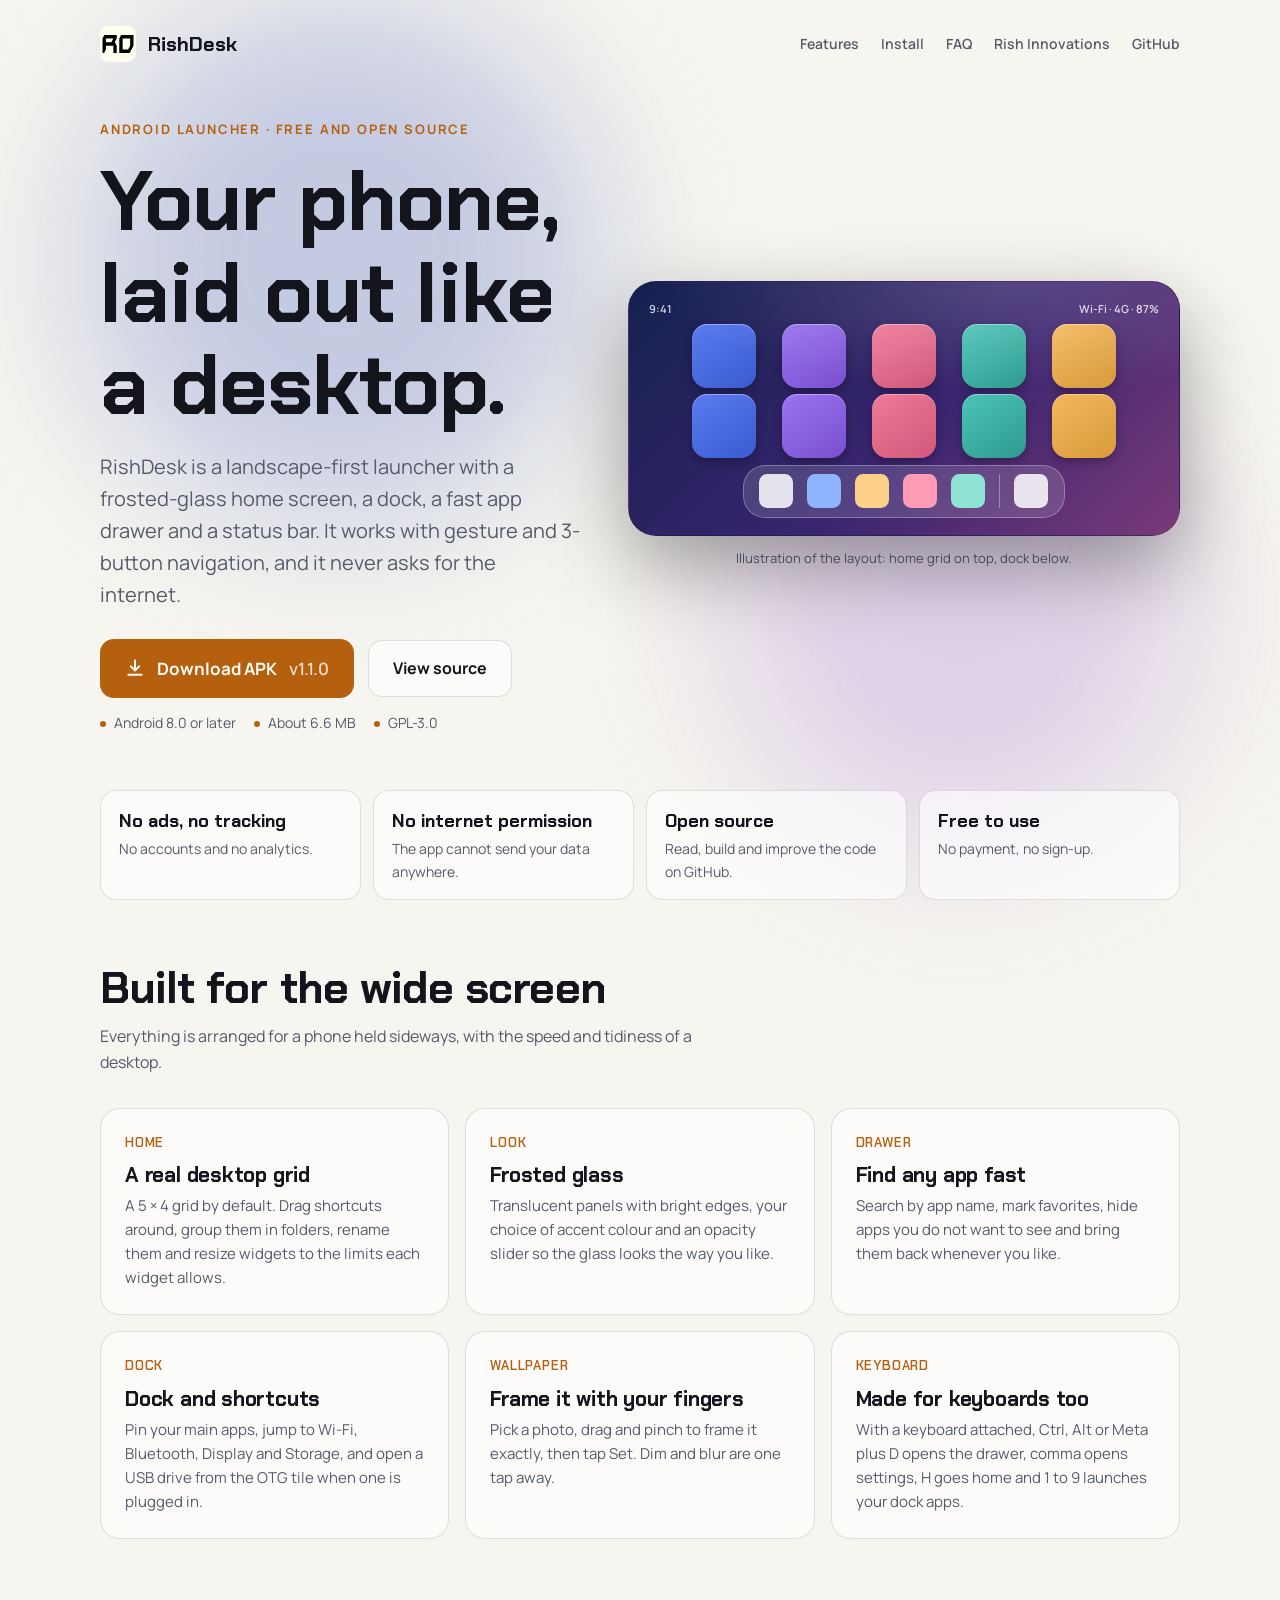
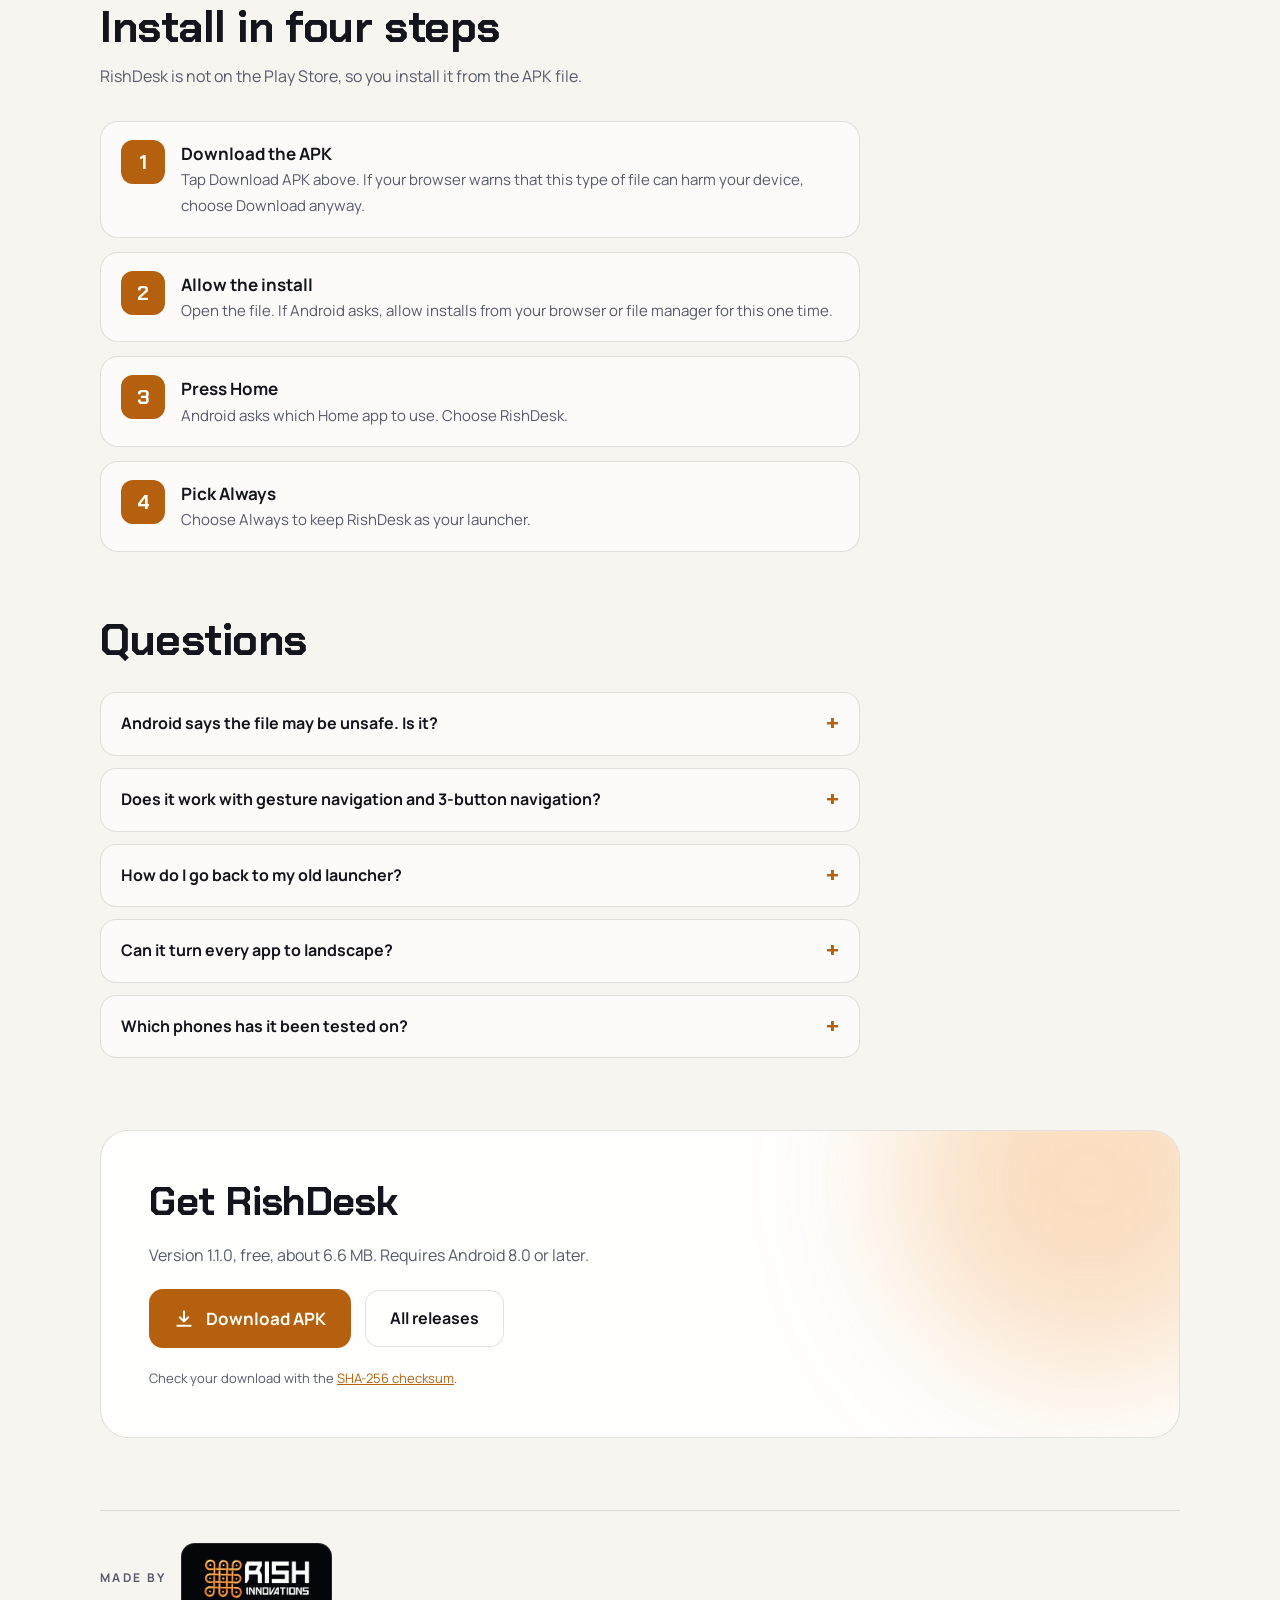
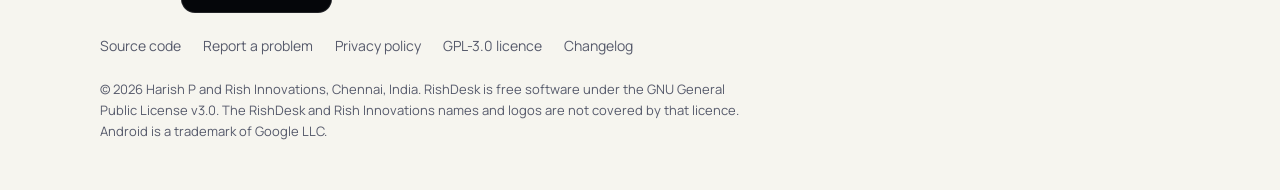
==== docs/rishdesk/index.html @ de6163d3 "Company homepage for Rish Innovations; RishDesk page moves to /rishdesk Co-Authored-By: Claude Sonne" ====
<!doctype html>
<html lang="en">
<head>
<meta charset="utf-8">
<meta name="viewport" content="width=device-width, initial-scale=1">
<meta name="description" content="RishDesk is a free, open-source, landscape-first glass launcher for Android, made by Rish Innovations.">
<link rel="canonical" href="https://rishinnovations.vercel.app/rishdesk/">
<meta property="og:title" content="RishDesk">
<meta property="og:image:alt" content="RishDesk, a free landscape glass launcher for Android, by Rish Innovations">
<meta property="og:description" content="A free, open-source landscape launcher for Android with a frosted-glass desktop feel.">
<meta property="og:image" content="https://rishinnovations.vercel.app/assets/banner.png">
<title>RishDesk</title>
<link rel="preconnect" href="https://fonts.googleapis.com">
<link rel="preconnect" href="https://fonts.gstatic.com" crossorigin>
<link href="https://fonts.googleapis.com/css2?family=Chakra+Petch:wght@500;600;700&family=Manrope:wght@400;500;600;700&display=swap" rel="stylesheet">
<style>
/* Layout concept: one landscape "desktop" hero (glass tiles + dock), then a plain, quiet column of sections.
   Palette comes from the brand: ink black, icon cream, logo copper. */
:root {
  --bg: #07080d;
  --bg-2: #0d0f18;
  --fg: #eef0f6;
  --muted: #9aa0b4;
  --cream: #feffef;
  --accent: #f0963a;
  --accent-ink: #1a0f02;
  --glass: rgba(255,255,255,.06);
  --glass-strong: rgba(255,255,255,.10);
  --rim: rgba(255,255,255,.14);
  --blob-a: rgba(64,92,190,.45);
  --blob-b: rgba(128,70,200,.35);
  --blob-c: rgba(240,150,58,.22);
  --tile-a: #3a5bd0; --tile-b: #7a4fd0; --tile-c: #d0587a; --tile-d: #2d9a8f; --tile-e: #d89a3a;
  --font-display: "Chakra Petch", "Segoe UI", system-ui, sans-serif;
  --font-body: "Manrope", system-ui, -apple-system, "Segoe UI", sans-serif;
  color-scheme: dark;
}
@media (prefers-color-scheme: light) {
  :root:not([data-theme="dark"]) {
    --bg: #f6f5ef; --bg-2: #ecebe2; --fg: #14151c; --muted: #565a6b;
    --accent: #b5600f; --accent-ink: #fffdf6;
    --glass: rgba(255,255,255,.62); --glass-strong: rgba(255,255,255,.85); --rim: rgba(20,21,28,.12);
    --blob-a: rgba(64,92,190,.28); --blob-b: rgba(128,70,200,.2); --blob-c: rgba(240,150,58,.3);
    color-scheme: light;
  }
}
:root[data-theme="light"] {
  --bg: #f6f5ef; --bg-2: #ecebe2; --fg: #14151c; --muted: #565a6b;
  --accent: #b5600f; --accent-ink: #fffdf6;
  --glass: rgba(255,255,255,.62); --glass-strong: rgba(255,255,255,.85); --rim: rgba(20,21,28,.12);
  --blob-a: rgba(64,92,190,.28); --blob-b: rgba(128,70,200,.2); --blob-c: rgba(240,150,58,.3);
  color-scheme: light;
}

* { box-sizing: border-box; }
html { scroll-behavior: smooth; }
body {
  background: var(--bg); color: var(--fg);
  font-family: var(--font-body); font-size: 16px; line-height: 1.6;
  padding-inline: 20px; padding-block: 0 40px;
  overflow-x: clip; /* soft background glows must never widen the page */
}
a { color: inherit; }
.wrap { width: 100%; max-width: 1080px; margin-inline: auto; }
h1, h2, h3 { font-family: var(--font-display); line-height: 1.1; margin: 0; text-wrap: balance; letter-spacing: -.01em; }
p { margin: 0; }
:focus-visible { outline: 3px solid var(--accent); outline-offset: 3px; border-radius: 6px; }

/* top bar */
.bar { display: flex; align-items: center; justify-content: space-between; gap: 16px; padding-block: 18px; }
.brand { display: flex; align-items: center; gap: 12px; text-decoration: none; font-family: var(--font-display); font-weight: 700; font-size: 20px; }
.brand svg { width: 36px; height: 36px; flex: none; }
.bar nav { display: flex; gap: 22px; font-size: 14px; font-weight: 600; color: var(--muted); }
.bar nav a { text-decoration: none; }
.bar nav a:hover { color: var(--fg); }

/* hero */
.hero { position: relative; display: grid; grid-template-columns: minmax(0, 1fr); gap: 40px; padding-block: 36px 56px; }
.hero::before, .hero::after { content: ""; position: absolute; z-index: -1; border-radius: 50%; filter: blur(80px); pointer-events: none; }
.hero::before { width: min(520px, 100%); aspect-ratio: 1; left: -20px; top: -80px; background: var(--blob-a); }
.hero::after { width: min(480px, 100%); aspect-ratio: 1; right: -20px; bottom: -60px; background: var(--blob-b); }
.eyebrow { font-size: 13px; letter-spacing: .14em; text-transform: uppercase; font-weight: 700; color: var(--accent); }
.hero h1 { font-size: clamp(44px, 9vw, 84px); margin-top: 14px; }
.lede { margin-top: 18px; font-size: clamp(17px, 2.4vw, 20px); color: var(--muted); max-width: 52ch; }
.cta { display: flex; flex-wrap: wrap; align-items: center; gap: 14px; margin-top: 28px; }
.btn {
  display: inline-flex; align-items: center; gap: 12px; text-decoration: none; font-weight: 700;
  padding: 15px 24px; border-radius: 14px; border: 1px solid transparent; min-height: 52px;
}
.btn.primary { background: var(--accent); color: var(--accent-ink); font-size: 17px; }
.btn.primary:hover { filter: brightness(1.08); }
.btn.ghost { background: var(--glass); border-color: var(--rim); }
.btn.ghost:hover { background: var(--glass-strong); }
.btn svg { width: 20px; height: 20px; flex: none; }
.meta { margin-top: 14px; font-size: 14px; color: var(--muted); display: flex; flex-wrap: wrap; gap: 6px 18px; }
.meta span::before { content: ""; display: inline-block; width: 6px; height: 6px; border-radius: 50%; background: var(--accent); margin-right: 8px; vertical-align: middle; }

/* landscape layout illustration */
.stage { margin: 0; }
.screen {
  position: relative; width: 100%; max-width: 760px; margin-inline: auto; aspect-ratio: 19.5 / 9;
  border-radius: 28px; padding: 3.2% 3.6%;
  background: linear-gradient(135deg, #14214f 0%, #3a2570 55%, #7a3a78 100%);
  border: 1px solid var(--rim); box-shadow: 0 30px 80px rgba(0,0,0,.35);
  display: grid; grid-template-rows: auto 1fr auto; gap: 3%; overflow: hidden;
}
.screen::after { content: ""; position: absolute; inset: 0; background: radial-gradient(120% 80% at 70% 0%, rgba(255,255,255,.16), transparent 55%); pointer-events: none; }
.status { display: flex; justify-content: space-between; font-size: clamp(8px, 1.3vw, 11px); color: rgba(255,255,255,.8); font-weight: 600; }
.grid { display: grid; grid-template-columns: repeat(5, minmax(0, 1fr)); grid-template-rows: repeat(2, minmax(0, 1fr)); gap: 4% 5%; padding-inline: 8%; align-content: center; }
.tile { aspect-ratio: 1; max-height: 100%; justify-self: center; width: min(100%, 64px); border-radius: 24%; box-shadow: 0 4px 10px rgba(0,0,0,.28), inset 0 1px 0 rgba(255,255,255,.35); }
.tile:nth-child(5n+1) { background: linear-gradient(145deg, #5b7cf0, var(--tile-a)); }
.tile:nth-child(5n+2) { background: linear-gradient(145deg, #9a74f0, var(--tile-b)); }
.tile:nth-child(5n+3) { background: linear-gradient(145deg, #f07a9a, var(--tile-c)); }
.tile:nth-child(5n+4) { background: linear-gradient(145deg, #4cc4b8, var(--tile-d)); }
.tile:nth-child(5n+5) { background: linear-gradient(145deg, #f4b85c, var(--tile-e)); }
.dock {
  justify-self: center; display: flex; align-items: center; gap: clamp(6px, 1.6vw, 14px); padding: 1.6% 3%;
  background: rgba(255,255,255,.14); border: 1px solid rgba(255,255,255,.28); border-radius: 22px; backdrop-filter: blur(14px); -webkit-backdrop-filter: blur(14px);
}
.dock i { display: block; width: clamp(18px, 4.2vw, 34px); aspect-ratio: 1; border-radius: 24%; background: rgba(255,255,255,.85); }
.dock i:nth-child(2) { background: #8fb4ff; } .dock i:nth-child(3) { background: #ffd08a; } .dock i:nth-child(4) { background: #ff9bb4; } .dock i:nth-child(5) { background: #8fe3d4; }
.dock b { width: 1px; align-self: stretch; background: rgba(255,255,255,.35); }
.caption { text-align: center; margin-top: 12px; font-size: 13px; color: var(--muted); }

/* trust strip */
.trust { display: grid; grid-template-columns: repeat(auto-fit, minmax(190px, 1fr)); gap: 12px; }
.trust div { padding: 16px 18px; border-radius: 16px; background: var(--glass); border: 1px solid var(--rim); font-size: 14px; color: var(--muted); }
.trust strong { display: block; font-family: var(--font-display); font-size: 18px; color: var(--fg); margin-bottom: 2px; }

section { padding-block: 64px 0; }
section > h2 { font-size: clamp(30px, 5vw, 44px); }
section > .sub { margin-top: 12px; color: var(--muted); max-width: 60ch; }

/* features */
.features { margin-top: 32px; display: grid; grid-template-columns: repeat(auto-fit, minmax(280px, 1fr)); gap: 16px; }
.feature { padding: 24px; border-radius: 20px; background: var(--glass); border: 1px solid var(--rim); backdrop-filter: blur(10px); -webkit-backdrop-filter: blur(10px); }
.feature h3 { font-size: 21px; }
.feature p { margin-top: 8px; color: var(--muted); font-size: 15px; }
.feature .tag { font-family: var(--font-display); font-weight: 600; font-size: 13px; color: var(--accent); letter-spacing: .06em; text-transform: uppercase; margin-bottom: 10px; display: block; }

/* install */
.steps { margin: 32px 0 0; padding: 0; list-style: none; display: grid; gap: 14px; counter-reset: s; max-width: 760px; }
.steps li { counter-increment: s; display: grid; grid-template-columns: 44px minmax(0, 1fr); gap: 16px; align-items: start; padding: 18px 20px; border-radius: 18px; background: var(--glass); border: 1px solid var(--rim); }
.steps li::before { content: counter(s); width: 44px; height: 44px; display: grid; place-items: center; border-radius: 12px; background: var(--accent); color: var(--accent-ink); font-family: var(--font-display); font-weight: 700; font-size: 20px; }
.steps strong { display: block; font-size: 17px; }
.steps span { color: var(--muted); font-size: 15px; }

/* faq */
details { margin-top: 12px; border-radius: 16px; background: var(--glass); border: 1px solid var(--rim); max-width: 760px; }
details:first-of-type { margin-top: 28px; }
summary { cursor: pointer; padding: 18px 20px; font-weight: 700; list-style: none; display: flex; justify-content: space-between; gap: 16px; }
summary::-webkit-details-marker { display: none; }
summary::after { content: "+"; font-family: var(--font-display); font-size: 22px; line-height: 1; color: var(--accent); }
details[open] summary::after { content: "–"; }
details p { padding: 0 20px 18px; color: var(--muted); font-size: 15px; }

/* download band */
.band { margin-top: 72px; padding: clamp(28px, 5vw, 48px); border-radius: 28px; background: var(--glass-strong); border: 1px solid var(--rim); display: grid; gap: 20px; position: relative; overflow: hidden; }
.band::before { content: ""; position: absolute; width: 380px; height: 380px; right: -100px; top: -140px; border-radius: 50%; background: var(--blob-c); filter: blur(70px); z-index: -0; pointer-events: none; }
.band > * { position: relative; }
.band h2 { font-size: clamp(28px, 4.6vw, 40px); }
.band p { color: var(--muted); max-width: 56ch; }
.hash { font-size: 13px; color: var(--muted); }
.hash a { color: var(--accent); }

/* footer */
footer { margin-top: 72px; padding-top: 32px; border-top: 1px solid var(--rim); display: grid; gap: 22px; }
.madeby { display: flex; flex-wrap: wrap; align-items: center; gap: 14px; }
.madeby small { font-size: 12px; letter-spacing: .2em; text-transform: uppercase; color: var(--muted); font-weight: 700; }
.madeby .chip { text-decoration: none; background: #05060a; border-radius: 14px; padding: 12px 20px; display: inline-flex; border: 1px solid rgba(255,255,255,.12); }
.madeby img { display: block; height: 44px; width: auto; }
.links { display: flex; flex-wrap: wrap; gap: 8px 22px; font-size: 14px; color: var(--muted); }
.links a { text-decoration: none; }
.links a:hover { color: var(--fg); text-decoration: underline; }
.legal { font-size: 13px; color: var(--muted); max-width: 80ch; }

@media (min-width: 900px) {
  .hero { grid-template-columns: minmax(0, 1fr) minmax(0, 1.15fr); align-items: center; gap: 48px; }
}
@media (max-width: 520px) {
  .bar nav a:not(.keep) { display: none; }
  .btn { width: 100%; justify-content: center; }
}
@media (prefers-reduced-motion: reduce) { html { scroll-behavior: auto; } }
</style>

</head>
<body>
<div class="wrap">
  <header class="bar">
    <a class="brand" href="#top" aria-label="RishDesk home">
      <svg viewBox="18 18 72 72" aria-hidden="true"><rect x="18" y="18" width="72" height="72" rx="17" fill="#feffef"/><path fill="#000" fill-rule="evenodd" d="M26.64,36.06 L51.48,36.06 L51.48,42.85 L47.37,50.6 L47.93,50.6 L51.48,57.36 L51.48,71.94 L44.73,71.94 L44.73,57.36 L29.83,57.36 L29.83,65.15 L26.24,71.94 L23.04,71.94 L23.04,42.85 Z M29.83,42.85 L44.73,42.85 L40.62,50.6 L29.83,50.6 Z M60.11,36.06 L85.0,36.06 L85.0,57.36 L77.29,71.94 L56.56,71.94 L56.56,42.85 Z M63.31,42.85 L78.25,42.85 L78.25,57.36 L74.13,65.15 L63.31,65.15 Z"/></svg>
      RishDesk
    </a>
    <nav aria-label="Sections">
      <a href="#features">Features</a>
      <a href="#install">Install</a>
      <a href="#faq">FAQ</a>
      <a href="/">Rish Innovations</a>
      <a class="keep" href="https://github.com/engineerharish05/Rish-Desk" target="_blank" rel="noopener">GitHub</a>
    </nav>
  </header>

  <main id="top">
    <div class="hero">
      <div>
        <span class="eyebrow">Android launcher · Free and open source</span>
        <h1>Your phone, laid out like a desktop.</h1>
        <p class="lede">RishDesk is a landscape-first launcher with a frosted-glass home screen, a dock, a fast app drawer and a status bar. It works with gesture and 3-button navigation, and it never asks for the internet.</p>
        <div class="cta">
          <a class="btn primary" id="apk" href="https://github.com/engineerharish05/Rish-Desk/releases/download/v1.1.0/RishDesk-1.1.0.apk" rel="noopener">
            <svg viewBox="0 0 24 24" fill="none" stroke="currentColor" stroke-width="2.4" stroke-linecap="round" stroke-linejoin="round" aria-hidden="true"><path d="M12 3v12m0 0l-5-5m5 5l5-5M4 20h16"/></svg>
            Download APK <span id="ver" style="font-weight:600;opacity:.8">v1.1.0</span>
          </a>
          <a class="btn ghost" href="https://github.com/engineerharish05/Rish-Desk" target="_blank" rel="noopener">View source</a>
        </div>
        <p class="meta"><span>Android 8.0 or later</span><span id="size">About 6.6 MB</span><span>GPL-3.0</span></p>
      </div>

      <figure class="stage" aria-label="Illustration of the RishDesk landscape layout">
        <div class="screen" aria-hidden="true">
          <div class="status"><span>9:41</span><span>Wi-Fi · 4G · 87%</span></div>
          <div class="grid"><span class="tile"></span><span class="tile"></span><span class="tile"></span><span class="tile"></span><span class="tile"></span><span class="tile"></span><span class="tile"></span><span class="tile"></span><span class="tile"></span><span class="tile"></span></div>
          <div class="dock"><i></i><i></i><i></i><i></i><i></i><b></b><i></i></div>
        </div>
        <figcaption class="caption">Illustration of the layout: home grid on top, dock below.</figcaption>
      </figure>
    </div>

    <div class="trust">
      <div><strong>No ads, no tracking</strong>No accounts and no analytics.</div>
      <div><strong>No internet permission</strong>The app cannot send your data anywhere.</div>
      <div><strong>Open source</strong>Read, build and improve the code on GitHub.</div>
      <div><strong>Free to use</strong>No payment, no sign-up.</div>
    </div>

    <section id="features">
      <h2>Built for the wide screen</h2>
      <p class="sub">Everything is arranged for a phone held sideways, with the speed and tidiness of a desktop.</p>
      <div class="features">
        <article class="feature"><span class="tag">Home</span><h3>A real desktop grid</h3><p>A 5 × 4 grid by default. Drag shortcuts around, group them in folders, rename them and resize widgets to the limits each widget allows.</p></article>
        <article class="feature"><span class="tag">Look</span><h3>Frosted glass</h3><p>Translucent panels with bright edges, your choice of accent colour and an opacity slider so the glass looks the way you like.</p></article>
        <article class="feature"><span class="tag">Drawer</span><h3>Find any app fast</h3><p>Search by app name, mark favorites, hide apps you do not want to see and bring them back whenever you like.</p></article>
        <article class="feature"><span class="tag">Dock</span><h3>Dock and shortcuts</h3><p>Pin your main apps, jump to Wi-Fi, Bluetooth, Display and Storage, and open a USB drive from the OTG tile when one is plugged in.</p></article>
        <article class="feature"><span class="tag">Wallpaper</span><h3>Frame it with your fingers</h3><p>Pick a photo, drag and pinch to frame it exactly, then tap Set. Dim and blur are one tap away.</p></article>
        <article class="feature"><span class="tag">Keyboard</span><h3>Made for keyboards too</h3><p>With a keyboard attached, Ctrl, Alt or Meta plus D opens the drawer, comma opens settings, H goes home and 1 to 9 launches your dock apps.</p></article>
      </div>
    </section>

    <section id="install">
      <h2>Install in four steps</h2>
      <p class="sub">RishDesk is not on the Play Store, so you install it from the APK file.</p>
      <ol class="steps">
        <li><div><strong>Download the APK</strong><span>Tap Download APK above. If your browser warns that this type of file can harm your device, choose Download anyway.</span></div></li>
        <li><div><strong>Allow the install</strong><span>Open the file. If Android asks, allow installs from your browser or file manager for this one time.</span></div></li>
        <li><div><strong>Press Home</strong><span>Android asks which Home app to use. Choose RishDesk.</span></div></li>
        <li><div><strong>Pick Always</strong><span>Choose Always to keep RishDesk as your launcher.</span></div></li>
      </ol>
    </section>

    <section id="faq">
      <h2>Questions</h2>
      <details><summary>Android says the file may be unsafe. Is it?</summary><p>Android shows that notice for every app installed outside the Play Store. The full source code is public on GitHub, and every release has a checksum file so you can confirm your download matches the one that was published.</p></details>
      <details><summary>Does it work with gesture navigation and 3-button navigation?</summary><p>Yes, both. Android draws its own navigation controls, and RishDesk lays itself out around them.</p></details>
      <details><summary>How do I go back to my old launcher?</summary><p>Open Android Settings, then Apps, then Default apps, then Home app, and choose your previous launcher. The Exit tile in the dock opens the same chooser.</p></details>
      <details><summary>Can it turn every app to landscape?</summary><p>No. Android does not let a launcher force an app that only supports portrait into landscape. RishDesk has an optional landscape setting that helps apps able to rotate. It also cannot show a taskbar of running apps.</p></details>
      <details><summary>Which phones has it been tested on?</summary><p>Mainly a Realme C61 running Android 16. If something looks wrong on your phone, please report it on GitHub with your phone model and Android version.</p></details>
    </section>

    <div class="band" id="download">
      <h2>Get RishDesk</h2>
      <p>Version <span id="ver2">1.1.0</span>, free, about <span id="size2">6.6 MB</span>. Requires Android 8.0 or later.</p>
      <div class="cta" style="margin-top:0">
        <a class="btn primary" id="apk2" href="https://github.com/engineerharish05/Rish-Desk/releases/download/v1.1.0/RishDesk-1.1.0.apk" rel="noopener">
          <svg viewBox="0 0 24 24" fill="none" stroke="currentColor" stroke-width="2.4" stroke-linecap="round" stroke-linejoin="round" aria-hidden="true"><path d="M12 3v12m0 0l-5-5m5 5l5-5M4 20h16"/></svg>
          Download APK
        </a>
        <a class="btn ghost" href="https://github.com/engineerharish05/Rish-Desk/releases" target="_blank" rel="noopener">All releases</a>
      </div>
      <p class="hash">Check your download with the <a id="sha" href="https://github.com/engineerharish05/Rish-Desk/releases/download/v1.1.0/RishDesk-1.1.0.apk.sha256" rel="noopener">SHA-256 checksum</a>.</p>
    </div>
  </main>

  <footer>
    <div class="madeby">
      <small>Made by</small>
      <a class="chip" href="/" aria-label="Rish Innovations home"><img alt="Rish Innovations" src="[data-uri]"></a>
    </div>
    <nav class="links" aria-label="Project links">
      <a href="https://github.com/engineerharish05/Rish-Desk" target="_blank" rel="noopener">Source code</a>
      <a href="https://github.com/engineerharish05/Rish-Desk/issues/new/choose" target="_blank" rel="noopener">Report a problem</a>
      <a href="https://github.com/engineerharish05/Rish-Desk/blob/main/docs/PRIVACY.md" target="_blank" rel="noopener">Privacy policy</a>
      <a href="https://github.com/engineerharish05/Rish-Desk/blob/main/LICENSE" target="_blank" rel="noopener">GPL-3.0 licence</a>
      <a href="https://github.com/engineerharish05/Rish-Desk/blob/main/CHANGELOG.md" target="_blank" rel="noopener">Changelog</a>
    </nav>
    <p class="legal">© 2026 Harish P and Rish Innovations, Chennai, India. RishDesk is free software under the GNU General Public License v3.0. The RishDesk and Rish Innovations names and logos are not covered by that licence. Android is a trademark of Google LLC.</p>
  </footer>
</div>

<script>
/* When the page is hosted on a normal website, read the newest release so the buttons never go stale.
   If the request is blocked or fails, the links above (v1.1.0) stay as they are. */
(function () {
  try {
    fetch("https://api.github.com/repos/engineerharish05/Rish-Desk/releases/latest", { headers: { Accept: "application/vnd.github+json" } })
      .then(function (r) { return r.ok ? r.json() : null; })
      .then(function (rel) {
        if (!rel || !rel.assets) return;
        var apk = rel.assets.find(function (a) { return /\.apk$/i.test(a.name); });
        var sha = rel.assets.find(function (a) { return /\.sha256$/i.test(a.name); });
        if (!apk) return;
        var mb = (apk.size / 1048576).toFixed(1) + " MB";
        var v = String(rel.tag_name || "");
        ["apk", "apk2"].forEach(function (id) { document.getElementById(id).href = apk.browser_download_url; });
        if (sha) document.getElementById("sha").href = sha.browser_download_url;
        document.getElementById("ver").textContent = v;
        document.getElementById("ver2").textContent = v.replace(/^v/, "");
        document.getElementById("size").textContent = "About " + mb;
        document.getElementById("size2").textContent = mb;
      })
      .catch(function () {});
  } catch (e) {}
})();
</script>
</body>
</html>
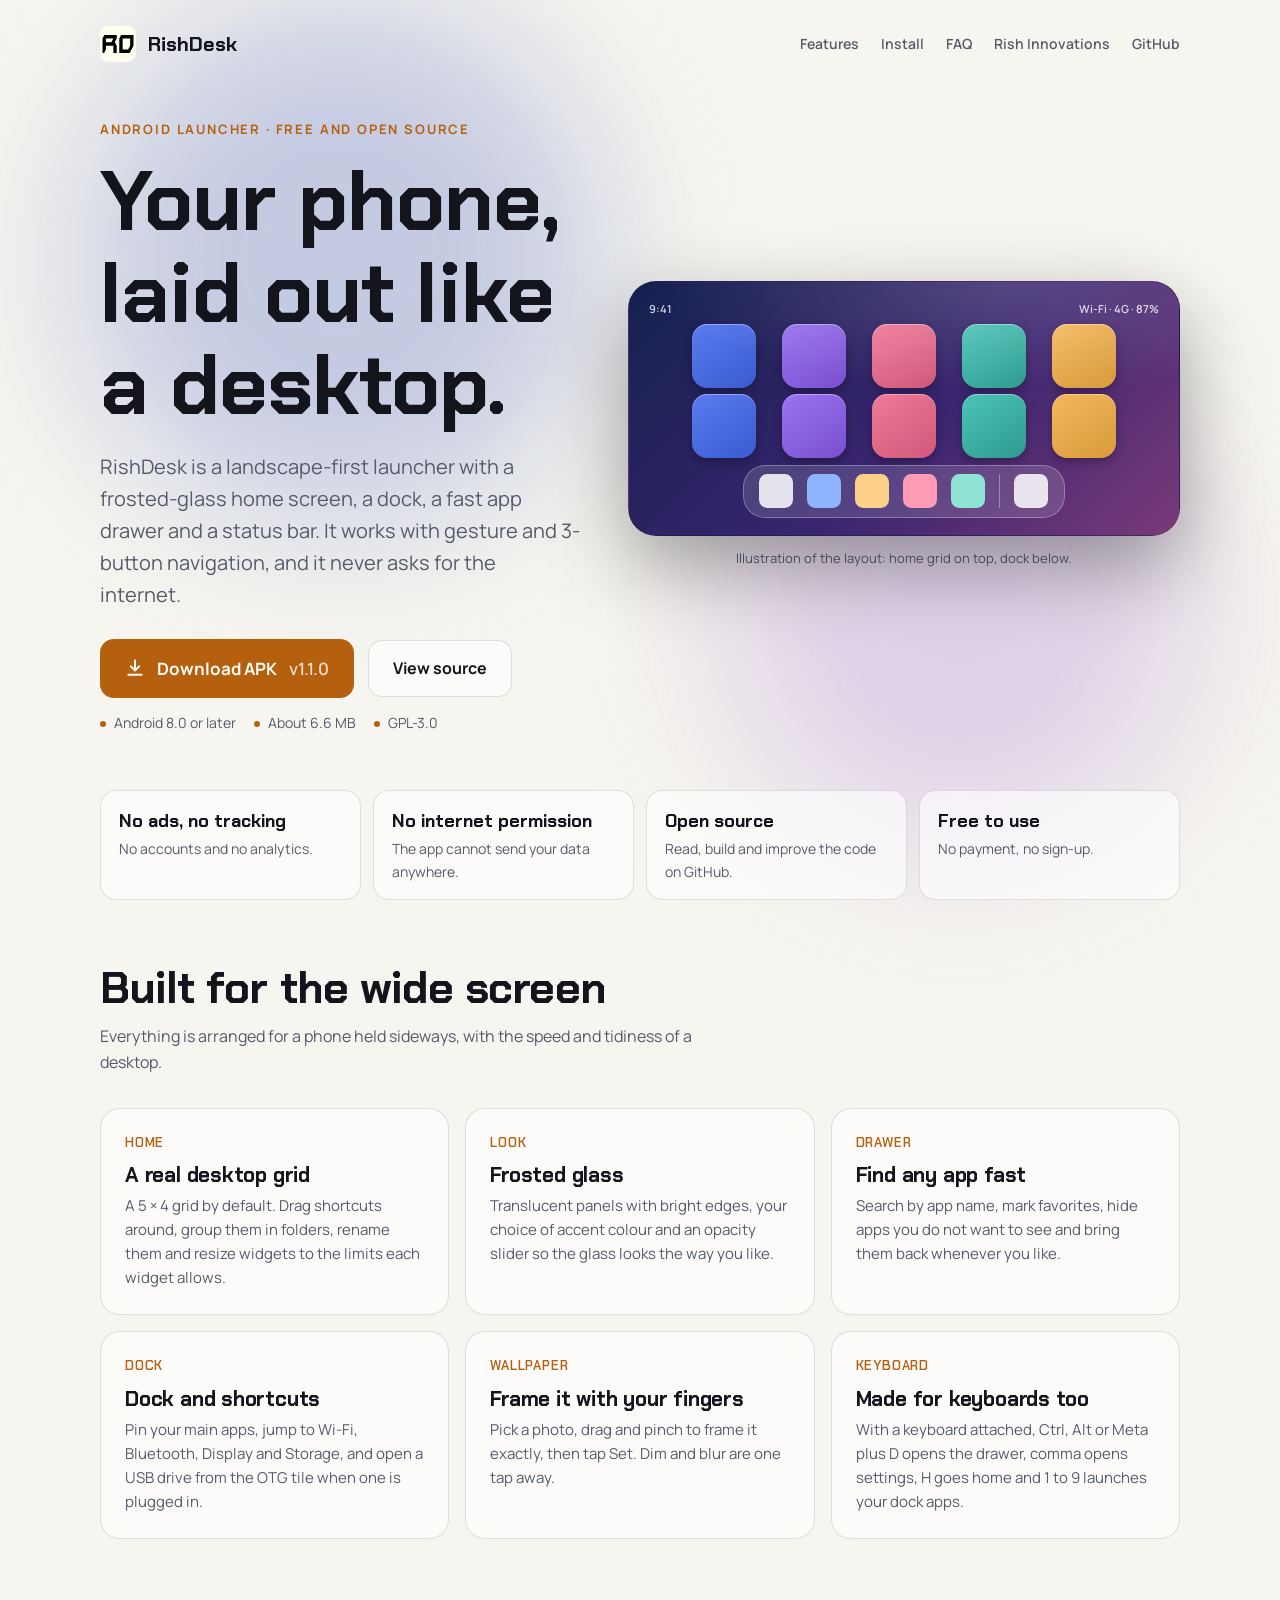
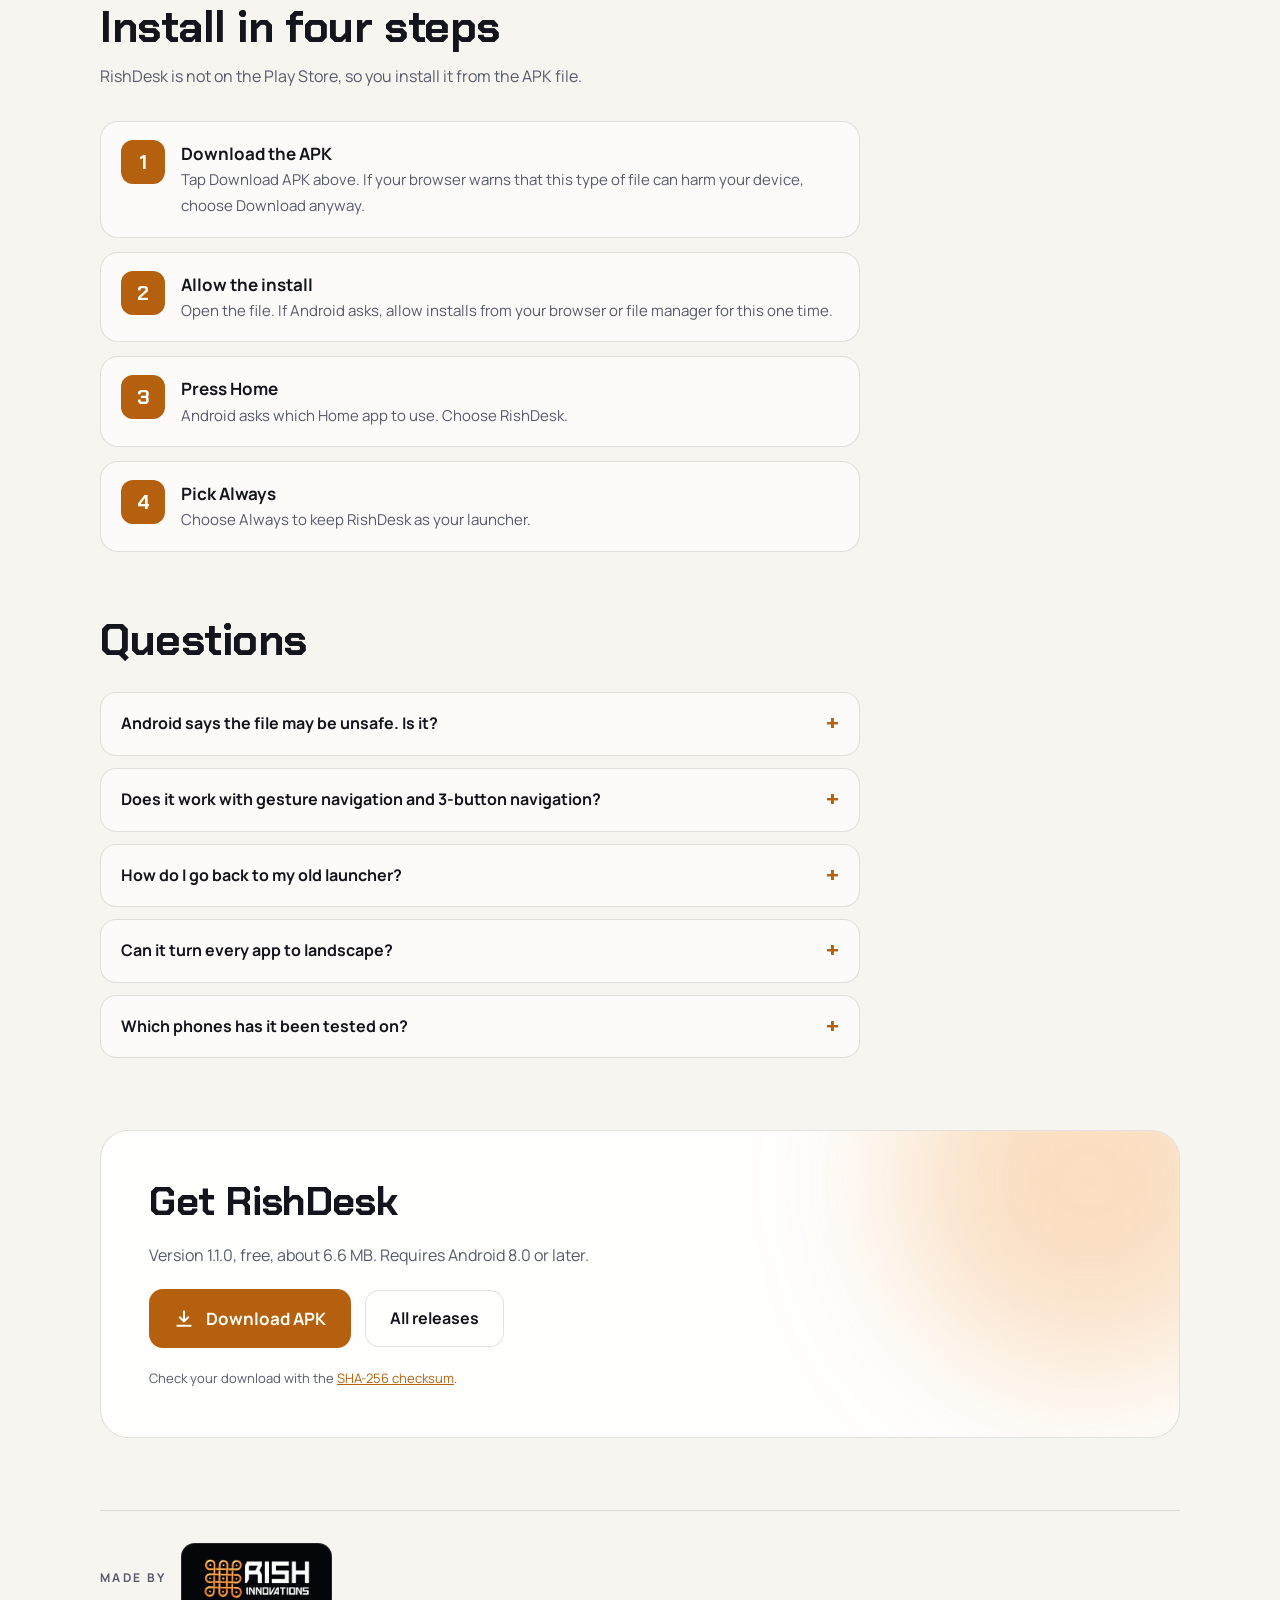
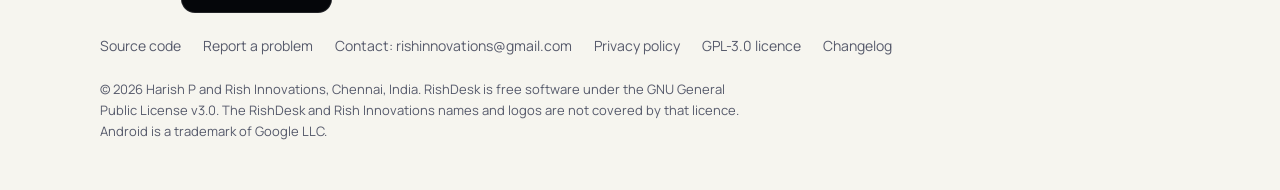
==== commit 7353b686: "Add contact email Co-Authored-By: Claude Sonnet 5.5 <noreply@anthropic.com> Claude-Session: https://" ====
--- a/docs/rishdesk/index.html
+++ b/docs/rishdesk/index.html
@@ -289,6 +289,7 @@
     <nav class="links" aria-label="Project links">
       <a href="https://github.com/engineerharish05/Rish-Desk" target="_blank" rel="noopener">Source code</a>
       <a href="https://github.com/engineerharish05/Rish-Desk/issues/new/choose" target="_blank" rel="noopener">Report a problem</a>
+      <a href="mailto:rishinnovations@gmail.com">Contact: rishinnovations@gmail.com</a>
       <a href="https://github.com/engineerharish05/Rish-Desk/blob/main/docs/PRIVACY.md" target="_blank" rel="noopener">Privacy policy</a>
       <a href="https://github.com/engineerharish05/Rish-Desk/blob/main/LICENSE" target="_blank" rel="noopener">GPL-3.0 licence</a>
       <a href="https://github.com/engineerharish05/Rish-Desk/blob/main/CHANGELOG.md" target="_blank" rel="noopener">Changelog</a>
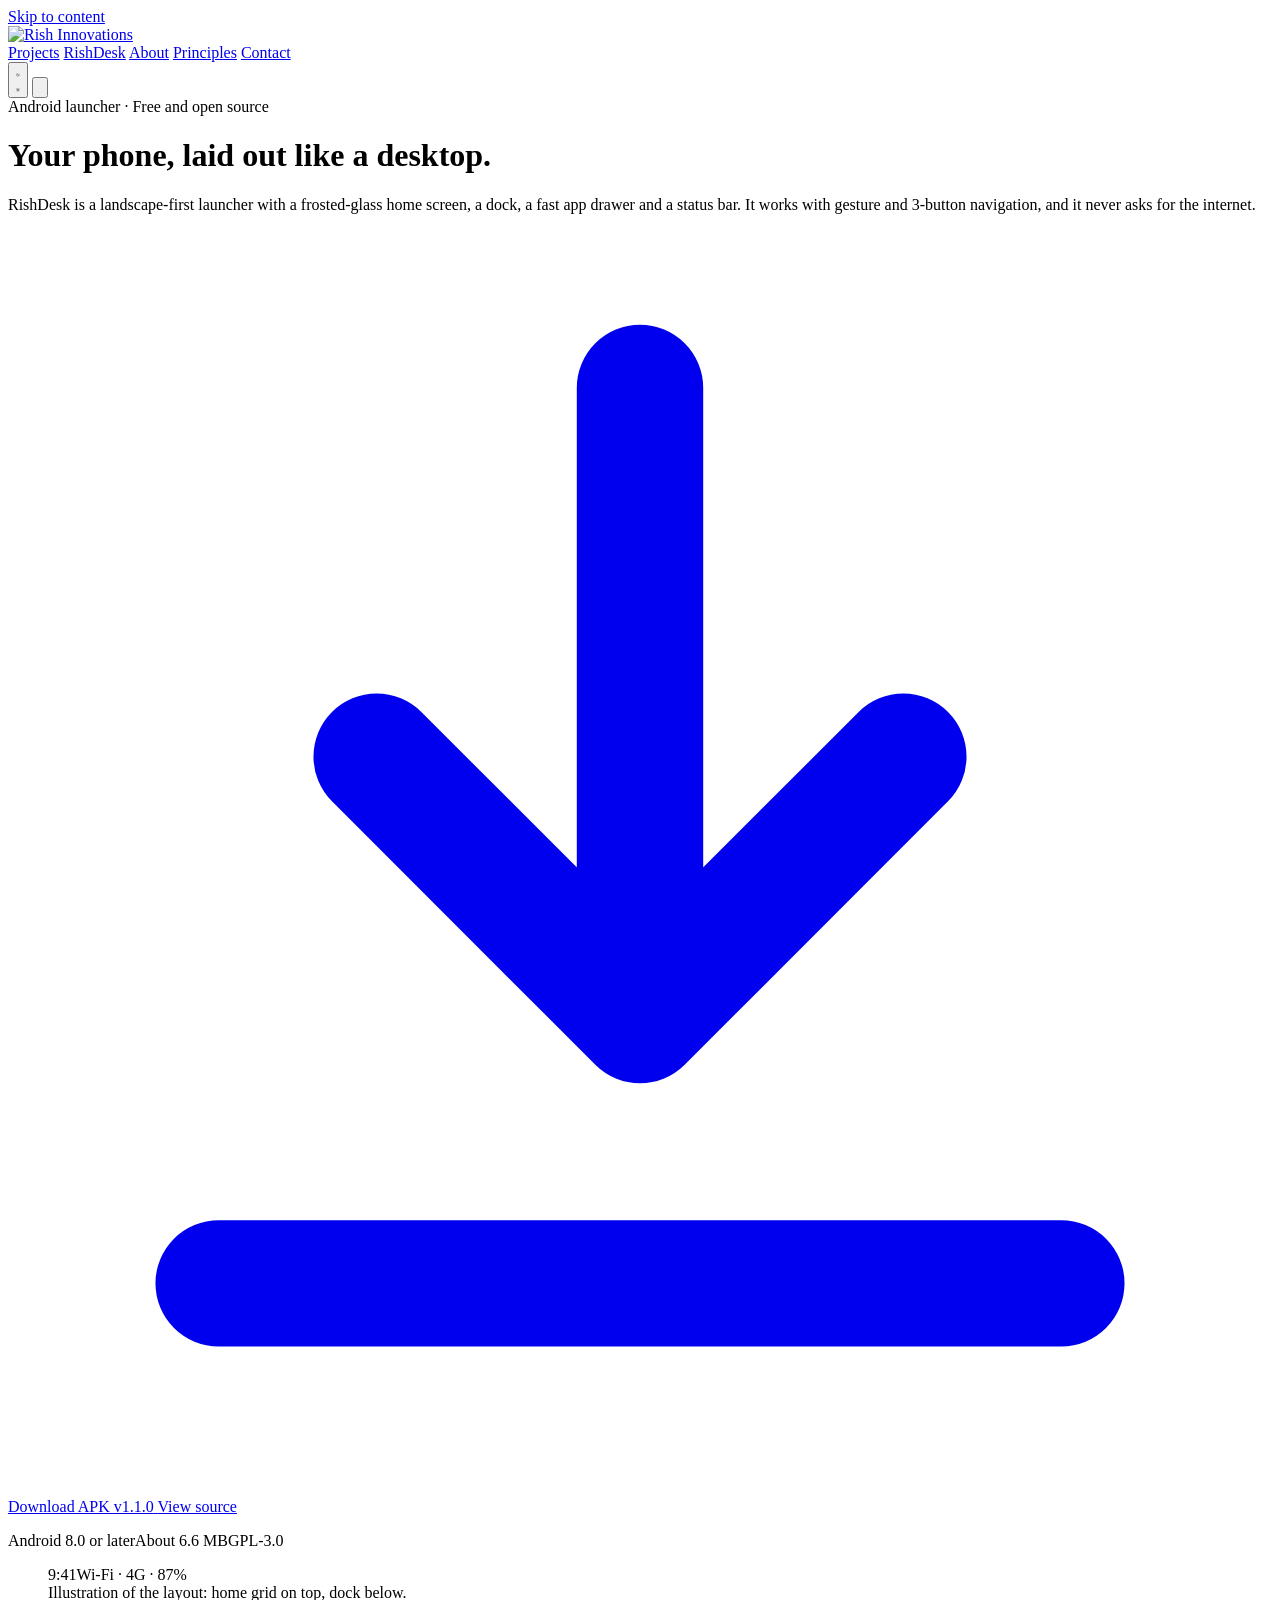
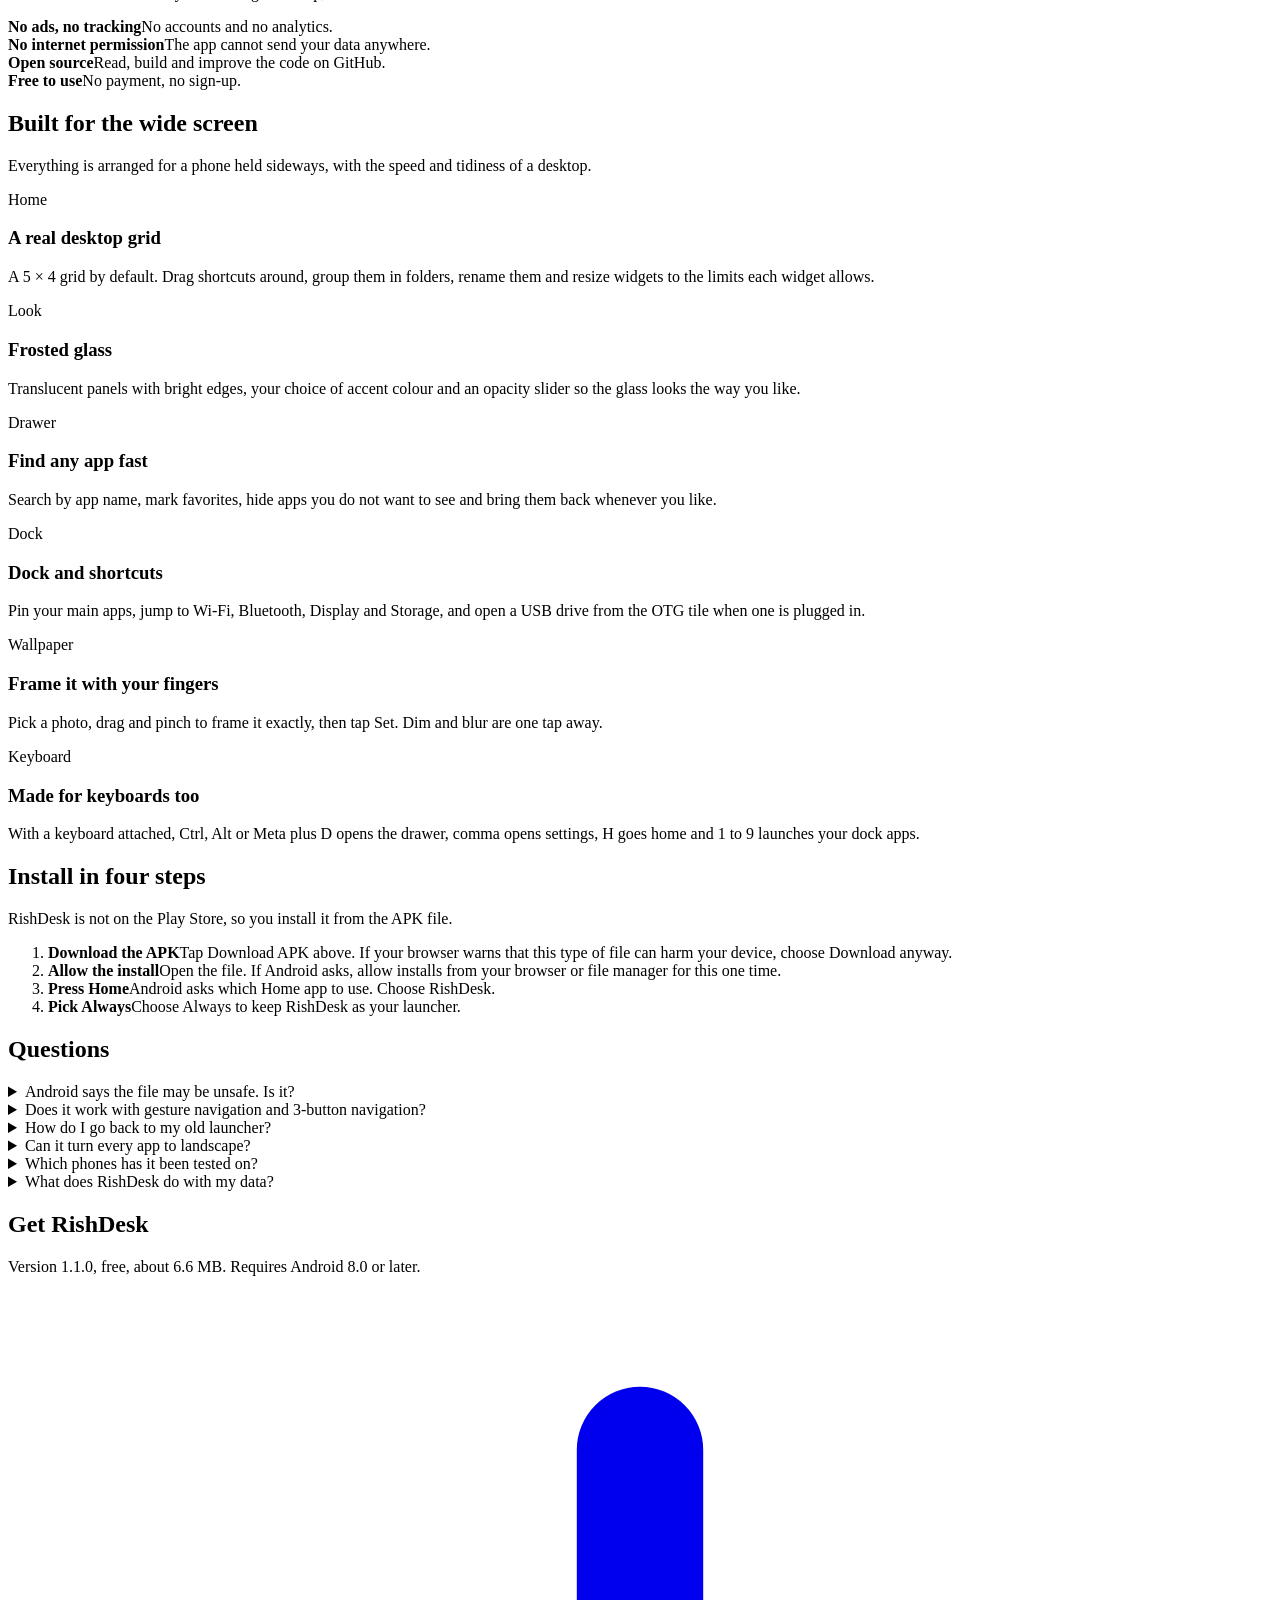
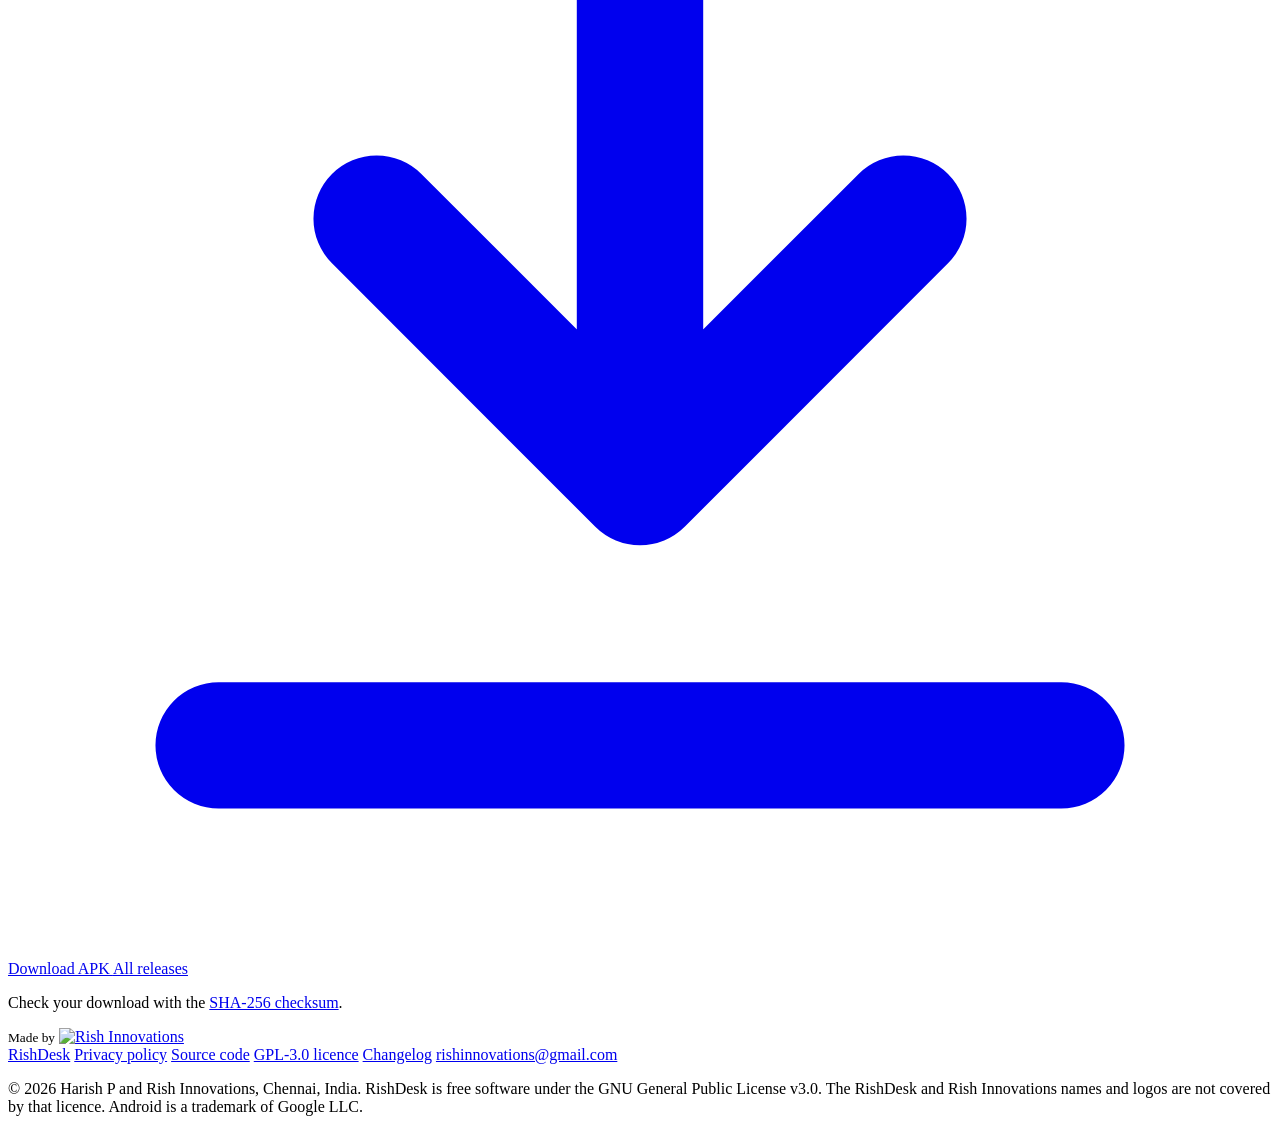
==== commit bc47a447: "Rebuild the website on a shared template and fix site flaws - Move logos out of inline base64 (HTML " ====
--- a/docs/rishdesk/index.html
+++ b/docs/rishdesk/index.html
@@ -3,214 +3,67 @@
 <head>
 <meta charset="utf-8">
 <meta name="viewport" content="width=device-width, initial-scale=1">
+<title>RishDesk | Free landscape launcher for Android</title>
 <meta name="description" content="RishDesk is a free, open-source, landscape-first glass launcher for Android, made by Rish Innovations.">
 <link rel="canonical" href="https://rishinnovations.vercel.app/rishdesk/">
-<meta property="og:title" content="RishDesk">
+<meta name="theme-color" content="#07080d" media="(prefers-color-scheme: dark)">
+<meta name="theme-color" content="#f6f5ef" media="(prefers-color-scheme: light)">
+<meta name="color-scheme" content="dark light">
+<link rel="icon" href="/assets/favicon.svg" type="image/svg+xml">
+<link rel="preload" href="/assets/fonts/manrope-latin-500-normal.woff2" as="font" type="font/woff2" crossorigin>
+<link rel="preload" href="/assets/fonts/chakra-petch-latin-700-normal.woff2" as="font" type="font/woff2" crossorigin>
+<meta property="og:type" content="website">
+<meta property="og:site_name" content="Rish Innovations">
+<meta property="og:title" content="RishDesk | Free landscape launcher for Android">
+<meta property="og:description" content="RishDesk is a free, open-source, landscape-first glass launcher for Android, made by Rish Innovations.">
+<meta property="og:url" content="https://rishinnovations.vercel.app/rishdesk/">
+<meta property="og:image" content="https://rishinnovations.vercel.app/assets/banner.png">
+<meta property="og:image:width" content="1600">
+<meta property="og:image:height" content="640">
 <meta property="og:image:alt" content="RishDesk, a free landscape glass launcher for Android, by Rish Innovations">
-<meta property="og:description" content="A free, open-source landscape launcher for Android with a frosted-glass desktop feel.">
-<meta property="og:image" content="https://rishinnovations.vercel.app/assets/banner.png">
-<title>RishDesk</title>
-<link rel="preconnect" href="https://fonts.googleapis.com">
-<link rel="preconnect" href="https://fonts.gstatic.com" crossorigin>
-<link href="https://fonts.googleapis.com/css2?family=Chakra+Petch:wght@500;600;700&family=Manrope:wght@400;500;600;700&display=swap" rel="stylesheet">
-<style>
-/* Layout concept: one landscape "desktop" hero (glass tiles + dock), then a plain, quiet column of sections.
-   Palette comes from the brand: ink black, icon cream, logo copper. */
-:root {
-  --bg: #07080d;
-  --bg-2: #0d0f18;
-  --fg: #eef0f6;
-  --muted: #9aa0b4;
-  --cream: #feffef;
-  --accent: #f0963a;
-  --accent-ink: #1a0f02;
-  --glass: rgba(255,255,255,.06);
-  --glass-strong: rgba(255,255,255,.10);
-  --rim: rgba(255,255,255,.14);
-  --blob-a: rgba(64,92,190,.45);
-  --blob-b: rgba(128,70,200,.35);
-  --blob-c: rgba(240,150,58,.22);
-  --tile-a: #3a5bd0; --tile-b: #7a4fd0; --tile-c: #d0587a; --tile-d: #2d9a8f; --tile-e: #d89a3a;
-  --font-display: "Chakra Petch", "Segoe UI", system-ui, sans-serif;
-  --font-body: "Manrope", system-ui, -apple-system, "Segoe UI", sans-serif;
-  color-scheme: dark;
-}
-@media (prefers-color-scheme: light) {
-  :root:not([data-theme="dark"]) {
-    --bg: #f6f5ef; --bg-2: #ecebe2; --fg: #14151c; --muted: #565a6b;
-    --accent: #b5600f; --accent-ink: #fffdf6;
-    --glass: rgba(255,255,255,.62); --glass-strong: rgba(255,255,255,.85); --rim: rgba(20,21,28,.12);
-    --blob-a: rgba(64,92,190,.28); --blob-b: rgba(128,70,200,.2); --blob-c: rgba(240,150,58,.3);
-    color-scheme: light;
-  }
-}
-:root[data-theme="light"] {
-  --bg: #f6f5ef; --bg-2: #ecebe2; --fg: #14151c; --muted: #565a6b;
-  --accent: #b5600f; --accent-ink: #fffdf6;
-  --glass: rgba(255,255,255,.62); --glass-strong: rgba(255,255,255,.85); --rim: rgba(20,21,28,.12);
-  --blob-a: rgba(64,92,190,.28); --blob-b: rgba(128,70,200,.2); --blob-c: rgba(240,150,58,.3);
-  color-scheme: light;
-}
-
-* { box-sizing: border-box; }
-html { scroll-behavior: smooth; }
-body {
-  background: var(--bg); color: var(--fg);
-  font-family: var(--font-body); font-size: 16px; line-height: 1.6;
-  padding-inline: 20px; padding-block: 0 40px;
-  overflow-x: clip; /* soft background glows must never widen the page */
-}
-a { color: inherit; }
-.wrap { width: 100%; max-width: 1080px; margin-inline: auto; }
-h1, h2, h3 { font-family: var(--font-display); line-height: 1.1; margin: 0; text-wrap: balance; letter-spacing: -.01em; }
-p { margin: 0; }
-:focus-visible { outline: 3px solid var(--accent); outline-offset: 3px; border-radius: 6px; }
-
-/* top bar */
-.bar { display: flex; align-items: center; justify-content: space-between; gap: 16px; padding-block: 18px; }
-.brand { display: flex; align-items: center; gap: 12px; text-decoration: none; font-family: var(--font-display); font-weight: 700; font-size: 20px; }
-.brand svg { width: 36px; height: 36px; flex: none; }
-.bar nav { display: flex; gap: 22px; font-size: 14px; font-weight: 600; color: var(--muted); }
-.bar nav a { text-decoration: none; }
-.bar nav a:hover { color: var(--fg); }
-
-/* hero */
-.hero { position: relative; display: grid; grid-template-columns: minmax(0, 1fr); gap: 40px; padding-block: 36px 56px; }
-.hero::before, .hero::after { content: ""; position: absolute; z-index: -1; border-radius: 50%; filter: blur(80px); pointer-events: none; }
-.hero::before { width: min(520px, 100%); aspect-ratio: 1; left: -20px; top: -80px; background: var(--blob-a); }
-.hero::after { width: min(480px, 100%); aspect-ratio: 1; right: -20px; bottom: -60px; background: var(--blob-b); }
-.eyebrow { font-size: 13px; letter-spacing: .14em; text-transform: uppercase; font-weight: 700; color: var(--accent); }
-.hero h1 { font-size: clamp(44px, 9vw, 84px); margin-top: 14px; }
-.lede { margin-top: 18px; font-size: clamp(17px, 2.4vw, 20px); color: var(--muted); max-width: 52ch; }
-.cta { display: flex; flex-wrap: wrap; align-items: center; gap: 14px; margin-top: 28px; }
-.btn {
-  display: inline-flex; align-items: center; gap: 12px; text-decoration: none; font-weight: 700;
-  padding: 15px 24px; border-radius: 14px; border: 1px solid transparent; min-height: 52px;
-}
-.btn.primary { background: var(--accent); color: var(--accent-ink); font-size: 17px; }
-.btn.primary:hover { filter: brightness(1.08); }
-.btn.ghost { background: var(--glass); border-color: var(--rim); }
-.btn.ghost:hover { background: var(--glass-strong); }
-.btn svg { width: 20px; height: 20px; flex: none; }
-.meta { margin-top: 14px; font-size: 14px; color: var(--muted); display: flex; flex-wrap: wrap; gap: 6px 18px; }
-.meta span::before { content: ""; display: inline-block; width: 6px; height: 6px; border-radius: 50%; background: var(--accent); margin-right: 8px; vertical-align: middle; }
-
-/* landscape layout illustration */
-.stage { margin: 0; }
-.screen {
-  position: relative; width: 100%; max-width: 760px; margin-inline: auto; aspect-ratio: 19.5 / 9;
-  border-radius: 28px; padding: 3.2% 3.6%;
-  background: linear-gradient(135deg, #14214f 0%, #3a2570 55%, #7a3a78 100%);
-  border: 1px solid var(--rim); box-shadow: 0 30px 80px rgba(0,0,0,.35);
-  display: grid; grid-template-rows: auto 1fr auto; gap: 3%; overflow: hidden;
-}
-.screen::after { content: ""; position: absolute; inset: 0; background: radial-gradient(120% 80% at 70% 0%, rgba(255,255,255,.16), transparent 55%); pointer-events: none; }
-.status { display: flex; justify-content: space-between; font-size: clamp(8px, 1.3vw, 11px); color: rgba(255,255,255,.8); font-weight: 600; }
-.grid { display: grid; grid-template-columns: repeat(5, minmax(0, 1fr)); grid-template-rows: repeat(2, minmax(0, 1fr)); gap: 4% 5%; padding-inline: 8%; align-content: center; }
-.tile { aspect-ratio: 1; max-height: 100%; justify-self: center; width: min(100%, 64px); border-radius: 24%; box-shadow: 0 4px 10px rgba(0,0,0,.28), inset 0 1px 0 rgba(255,255,255,.35); }
-.tile:nth-child(5n+1) { background: linear-gradient(145deg, #5b7cf0, var(--tile-a)); }
-.tile:nth-child(5n+2) { background: linear-gradient(145deg, #9a74f0, var(--tile-b)); }
-.tile:nth-child(5n+3) { background: linear-gradient(145deg, #f07a9a, var(--tile-c)); }
-.tile:nth-child(5n+4) { background: linear-gradient(145deg, #4cc4b8, var(--tile-d)); }
-.tile:nth-child(5n+5) { background: linear-gradient(145deg, #f4b85c, var(--tile-e)); }
-.dock {
-  justify-self: center; display: flex; align-items: center; gap: clamp(6px, 1.6vw, 14px); padding: 1.6% 3%;
-  background: rgba(255,255,255,.14); border: 1px solid rgba(255,255,255,.28); border-radius: 22px; backdrop-filter: blur(14px); -webkit-backdrop-filter: blur(14px);
-}
-.dock i { display: block; width: clamp(18px, 4.2vw, 34px); aspect-ratio: 1; border-radius: 24%; background: rgba(255,255,255,.85); }
-.dock i:nth-child(2) { background: #8fb4ff; } .dock i:nth-child(3) { background: #ffd08a; } .dock i:nth-child(4) { background: #ff9bb4; } .dock i:nth-child(5) { background: #8fe3d4; }
-.dock b { width: 1px; align-self: stretch; background: rgba(255,255,255,.35); }
-.caption { text-align: center; margin-top: 12px; font-size: 13px; color: var(--muted); }
-
-/* trust strip */
-.trust { display: grid; grid-template-columns: repeat(auto-fit, minmax(190px, 1fr)); gap: 12px; }
-.trust div { padding: 16px 18px; border-radius: 16px; background: var(--glass); border: 1px solid var(--rim); font-size: 14px; color: var(--muted); }
-.trust strong { display: block; font-family: var(--font-display); font-size: 18px; color: var(--fg); margin-bottom: 2px; }
-
-section { padding-block: 64px 0; }
-section > h2 { font-size: clamp(30px, 5vw, 44px); }
-section > .sub { margin-top: 12px; color: var(--muted); max-width: 60ch; }
-
-/* features */
-.features { margin-top: 32px; display: grid; grid-template-columns: repeat(auto-fit, minmax(280px, 1fr)); gap: 16px; }
-.feature { padding: 24px; border-radius: 20px; background: var(--glass); border: 1px solid var(--rim); backdrop-filter: blur(10px); -webkit-backdrop-filter: blur(10px); }
-.feature h3 { font-size: 21px; }
-.feature p { margin-top: 8px; color: var(--muted); font-size: 15px; }
-.feature .tag { font-family: var(--font-display); font-weight: 600; font-size: 13px; color: var(--accent); letter-spacing: .06em; text-transform: uppercase; margin-bottom: 10px; display: block; }
-
-/* install */
-.steps { margin: 32px 0 0; padding: 0; list-style: none; display: grid; gap: 14px; counter-reset: s; max-width: 760px; }
-.steps li { counter-increment: s; display: grid; grid-template-columns: 44px minmax(0, 1fr); gap: 16px; align-items: start; padding: 18px 20px; border-radius: 18px; background: var(--glass); border: 1px solid var(--rim); }
-.steps li::before { content: counter(s); width: 44px; height: 44px; display: grid; place-items: center; border-radius: 12px; background: var(--accent); color: var(--accent-ink); font-family: var(--font-display); font-weight: 700; font-size: 20px; }
-.steps strong { display: block; font-size: 17px; }
-.steps span { color: var(--muted); font-size: 15px; }
-
-/* faq */
-details { margin-top: 12px; border-radius: 16px; background: var(--glass); border: 1px solid var(--rim); max-width: 760px; }
-details:first-of-type { margin-top: 28px; }
-summary { cursor: pointer; padding: 18px 20px; font-weight: 700; list-style: none; display: flex; justify-content: space-between; gap: 16px; }
-summary::-webkit-details-marker { display: none; }
-summary::after { content: "+"; font-family: var(--font-display); font-size: 22px; line-height: 1; color: var(--accent); }
-details[open] summary::after { content: "–"; }
-details p { padding: 0 20px 18px; color: var(--muted); font-size: 15px; }
-
-/* download band */
-.band { margin-top: 72px; padding: clamp(28px, 5vw, 48px); border-radius: 28px; background: var(--glass-strong); border: 1px solid var(--rim); display: grid; gap: 20px; position: relative; overflow: hidden; }
-.band::before { content: ""; position: absolute; width: 380px; height: 380px; right: -100px; top: -140px; border-radius: 50%; background: var(--blob-c); filter: blur(70px); z-index: -0; pointer-events: none; }
-.band > * { position: relative; }
-.band h2 { font-size: clamp(28px, 4.6vw, 40px); }
-.band p { color: var(--muted); max-width: 56ch; }
-.hash { font-size: 13px; color: var(--muted); }
-.hash a { color: var(--accent); }
-
-/* footer */
-footer { margin-top: 72px; padding-top: 32px; border-top: 1px solid var(--rim); display: grid; gap: 22px; }
-.madeby { display: flex; flex-wrap: wrap; align-items: center; gap: 14px; }
-.madeby small { font-size: 12px; letter-spacing: .2em; text-transform: uppercase; color: var(--muted); font-weight: 700; }
-.madeby .chip { text-decoration: none; background: #05060a; border-radius: 14px; padding: 12px 20px; display: inline-flex; border: 1px solid rgba(255,255,255,.12); }
-.madeby img { display: block; height: 44px; width: auto; }
-.links { display: flex; flex-wrap: wrap; gap: 8px 22px; font-size: 14px; color: var(--muted); }
-.links a { text-decoration: none; }
-.links a:hover { color: var(--fg); text-decoration: underline; }
-.legal { font-size: 13px; color: var(--muted); max-width: 80ch; }
-
-@media (min-width: 900px) {
-  .hero { grid-template-columns: minmax(0, 1fr) minmax(0, 1.15fr); align-items: center; gap: 48px; }
-}
-@media (max-width: 520px) {
-  .bar nav a:not(.keep) { display: none; }
-  .btn { width: 100%; justify-content: center; }
-}
-@media (prefers-reduced-motion: reduce) { html { scroll-behavior: auto; } }
-</style>
-
+<meta name="twitter:card" content="summary_large_image">
+<meta name="twitter:title" content="RishDesk | Free landscape launcher for Android">
+<meta name="twitter:description" content="RishDesk is a free, open-source, landscape-first glass launcher for Android, made by Rish Innovations.">
+<meta name="twitter:image" content="https://rishinnovations.vercel.app/assets/banner.png">
+<script src="/assets/theme.js"></script>
+<link rel="stylesheet" href="/assets/site.css">
+<script type="application/ld+json">{"@context":"https://schema.org","@type":"SoftwareApplication","name":"RishDesk","applicationCategory":"UtilitiesApplication","operatingSystem":"Android 8.0 or later","description":"A free, open-source, landscape-first glass launcher for Android.","url":"https://rishinnovations.vercel.app/rishdesk/","downloadUrl":"https://github.com/engineerharish05/Rish-Desk/releases/download/v1.1.0/RishDesk-1.1.0.apk","softwareVersion":"1.1.0","license":"https://www.gnu.org/licenses/gpl-3.0.html","offers":{"@type":"Offer","price":"0","priceCurrency":"USD"},"author":{"@type":"Organization","name":"Rish Innovations","url":"https://rishinnovations.vercel.app/"}}</script>
 </head>
 <body>
+<a class="skip" href="#main">Skip to content</a>
+<header class="bar">
+  <div class="bar-in">
+    <a class="brand" href="/" aria-label="Rish Innovations home"><span class="mark"><img src="/assets/rish-innovations-480.png" alt="Rish Innovations" width="480" height="193"></span></a>
+    <nav class="nav" id="site-nav" aria-label="Main">
+      <a href="/#projects">Projects</a>
+      <a href="/rishdesk/" aria-current="page">RishDesk</a>
+      <a href="/#about">About</a>
+      <a href="/#principles">Principles</a>
+      <a href="/#contact">Contact</a>
+    </nav>
+    <div class="tools">
+      <button class="icon-btn" id="theme-btn" type="button" aria-label="Switch theme">
+        <svg class="moon" viewBox="0 0 24 24" fill="none" stroke="currentColor" stroke-width="2" stroke-linecap="round" stroke-linejoin="round" aria-hidden="true"><path d="M21 12.8A9 9 0 1 1 11.2 3a7 7 0 0 0 9.8 9.8z"/></svg>
+        <svg class="sun" viewBox="0 0 24 24" fill="none" stroke="currentColor" stroke-width="2" stroke-linecap="round" stroke-linejoin="round" aria-hidden="true"><circle cx="12" cy="12" r="4"/><path d="M12 2v2m0 16v2M4.9 4.9l1.4 1.4m11.4 11.4 1.4 1.4M2 12h2m16 0h2M4.9 19.1l1.4-1.4m11.4-11.4 1.4-1.4"/></svg>
+      </button>
+      <button class="icon-btn" id="menu-btn" type="button" aria-label="Menu" aria-expanded="false" aria-controls="site-nav">
+        <svg viewBox="0 0 24 24" fill="none" stroke="currentColor" stroke-width="2" stroke-linecap="round" aria-hidden="true"><path d="M4 7h16M4 12h16M4 17h16"/></svg>
+      </button>
+    </div>
+  </div>
+</header>
 <div class="wrap">
-  <header class="bar">
-    <a class="brand" href="#top" aria-label="RishDesk home">
-      <svg viewBox="18 18 72 72" aria-hidden="true"><rect x="18" y="18" width="72" height="72" rx="17" fill="#feffef"/><path fill="#000" fill-rule="evenodd" d="M26.64,36.06 L51.48,36.06 L51.48,42.85 L47.37,50.6 L47.93,50.6 L51.48,57.36 L51.48,71.94 L44.73,71.94 L44.73,57.36 L29.83,57.36 L29.83,65.15 L26.24,71.94 L23.04,71.94 L23.04,42.85 Z M29.83,42.85 L44.73,42.85 L40.62,50.6 L29.83,50.6 Z M60.11,36.06 L85.0,36.06 L85.0,57.36 L77.29,71.94 L56.56,71.94 L56.56,42.85 Z M63.31,42.85 L78.25,42.85 L78.25,57.36 L74.13,65.15 L63.31,65.15 Z"/></svg>
-      RishDesk
-    </a>
-    <nav aria-label="Sections">
-      <a href="#features">Features</a>
-      <a href="#install">Install</a>
-      <a href="#faq">FAQ</a>
-      <a href="/">Rish Innovations</a>
-      <a class="keep" href="https://github.com/engineerharish05/Rish-Desk" target="_blank" rel="noopener">GitHub</a>
-    </nav>
-  </header>
 
-  <main id="top">
-    <div class="hero">
+  <main id="main">
+    <div class="hero split">
       <div>
-        <span class="eyebrow">Android launcher · Free and open source</span>
+        <span class="eyebrow">Android launcher &middot; Free and open source</span>
         <h1>Your phone, laid out like a desktop.</h1>
         <p class="lede">RishDesk is a landscape-first launcher with a frosted-glass home screen, a dock, a fast app drawer and a status bar. It works with gesture and 3-button navigation, and it never asks for the internet.</p>
         <div class="cta">
-          <a class="btn primary" id="apk" href="https://github.com/engineerharish05/Rish-Desk/releases/download/v1.1.0/RishDesk-1.1.0.apk" rel="noopener">
+          <a class="btn primary big" id="apk" href="https://github.com/engineerharish05/Rish-Desk/releases/download/v1.1.0/RishDesk-1.1.0.apk" rel="noopener">
             <svg viewBox="0 0 24 24" fill="none" stroke="currentColor" stroke-width="2.4" stroke-linecap="round" stroke-linejoin="round" aria-hidden="true"><path d="M12 3v12m0 0l-5-5m5 5l5-5M4 20h16"/></svg>
-            Download APK <span id="ver" style="font-weight:600;opacity:.8">v1.1.0</span>
+            Download APK <span id="ver">v1.1.0</span>
           </a>
           <a class="btn ghost" href="https://github.com/engineerharish05/Rish-Desk" target="_blank" rel="noopener">View source</a>
         </div>
@@ -219,7 +72,7 @@
 
       <figure class="stage" aria-label="Illustration of the RishDesk landscape layout">
         <div class="screen" aria-hidden="true">
-          <div class="status"><span>9:41</span><span>Wi-Fi · 4G · 87%</span></div>
+          <div class="status"><span>9:41</span><span>Wi-Fi &middot; 4G &middot; 87%</span></div>
           <div class="grid"><span class="tile"></span><span class="tile"></span><span class="tile"></span><span class="tile"></span><span class="tile"></span><span class="tile"></span><span class="tile"></span><span class="tile"></span><span class="tile"></span><span class="tile"></span></div>
           <div class="dock"><i></i><i></i><i></i><i></i><i></i><b></b><i></i></div>
         </div>
@@ -238,7 +91,7 @@
       <h2>Built for the wide screen</h2>
       <p class="sub">Everything is arranged for a phone held sideways, with the speed and tidiness of a desktop.</p>
       <div class="features">
-        <article class="feature"><span class="tag">Home</span><h3>A real desktop grid</h3><p>A 5 × 4 grid by default. Drag shortcuts around, group them in folders, rename them and resize widgets to the limits each widget allows.</p></article>
+        <article class="feature"><span class="tag">Home</span><h3>A real desktop grid</h3><p>A 5 &times; 4 grid by default. Drag shortcuts around, group them in folders, rename them and resize widgets to the limits each widget allows.</p></article>
         <article class="feature"><span class="tag">Look</span><h3>Frosted glass</h3><p>Translucent panels with bright edges, your choice of accent colour and an opacity slider so the glass looks the way you like.</p></article>
         <article class="feature"><span class="tag">Drawer</span><h3>Find any app fast</h3><p>Search by app name, mark favorites, hide apps you do not want to see and bring them back whenever you like.</p></article>
         <article class="feature"><span class="tag">Dock</span><h3>Dock and shortcuts</h3><p>Pin your main apps, jump to Wi-Fi, Bluetooth, Display and Storage, and open a USB drive from the OTG tile when one is plugged in.</p></article>
@@ -265,12 +118,13 @@
       <details><summary>How do I go back to my old launcher?</summary><p>Open Android Settings, then Apps, then Default apps, then Home app, and choose your previous launcher. The Exit tile in the dock opens the same chooser.</p></details>
       <details><summary>Can it turn every app to landscape?</summary><p>No. Android does not let a launcher force an app that only supports portrait into landscape. RishDesk has an optional landscape setting that helps apps able to rotate. It also cannot show a taskbar of running apps.</p></details>
       <details><summary>Which phones has it been tested on?</summary><p>Mainly a Realme C61 running Android 16. If something looks wrong on your phone, please report it on GitHub with your phone model and Android version.</p></details>
+      <details><summary>What does RishDesk do with my data?</summary><p>Nothing leaves your phone. The app has no internet permission, no accounts and no analytics. Read the full <a href="/privacy/">privacy policy</a>.</p></details>
     </section>
 
     <div class="band" id="download">
       <h2>Get RishDesk</h2>
       <p>Version <span id="ver2">1.1.0</span>, free, about <span id="size2">6.6 MB</span>. Requires Android 8.0 or later.</p>
-      <div class="cta" style="margin-top:0">
+      <div class="cta tight">
         <a class="btn primary" id="apk2" href="https://github.com/engineerharish05/Rish-Desk/releases/download/v1.1.0/RishDesk-1.1.0.apk" rel="noopener">
           <svg viewBox="0 0 24 24" fill="none" stroke="currentColor" stroke-width="2.4" stroke-linecap="round" stroke-linejoin="round" aria-hidden="true"><path d="M12 3v12m0 0l-5-5m5 5l5-5M4 20h16"/></svg>
           Download APK
@@ -284,44 +138,19 @@
   <footer>
     <div class="madeby">
       <small>Made by</small>
-      <a class="chip" href="/" aria-label="Rish Innovations home"><img alt="Rish Innovations" src="[data-uri]"></a>
+      <a class="chip" href="/" aria-label="Rish Innovations home"><img src="/assets/rish-innovations-480.png" alt="Rish Innovations" width="480" height="193" loading="lazy"></a>
     </div>
-    <nav class="links" aria-label="Project links">
+    <nav class="links" aria-label="Footer">
+      <a href="/rishdesk/">RishDesk</a>
+      <a href="/privacy/">Privacy policy</a>
       <a href="https://github.com/engineerharish05/Rish-Desk" target="_blank" rel="noopener">Source code</a>
-      <a href="https://github.com/engineerharish05/Rish-Desk/issues/new/choose" target="_blank" rel="noopener">Report a problem</a>
-      <a href="mailto:rishinnovations@gmail.com">Contact: rishinnovations@gmail.com</a>
-      <a href="https://github.com/engineerharish05/Rish-Desk/blob/main/docs/PRIVACY.md" target="_blank" rel="noopener">Privacy policy</a>
       <a href="https://github.com/engineerharish05/Rish-Desk/blob/main/LICENSE" target="_blank" rel="noopener">GPL-3.0 licence</a>
       <a href="https://github.com/engineerharish05/Rish-Desk/blob/main/CHANGELOG.md" target="_blank" rel="noopener">Changelog</a>
+      <a href="mailto:rishinnovations@gmail.com">rishinnovations@gmail.com</a>
     </nav>
-    <p class="legal">© 2026 Harish P and Rish Innovations, Chennai, India. RishDesk is free software under the GNU General Public License v3.0. The RishDesk and Rish Innovations names and logos are not covered by that licence. Android is a trademark of Google LLC.</p>
+    <p class="legal">&copy; 2026 Harish P and Rish Innovations, Chennai, India. RishDesk is free software under the GNU General Public License v3.0. The RishDesk and Rish Innovations names and logos are not covered by that licence. Android is a trademark of Google LLC.</p>
   </footer>
 </div>
-
-<script>
-/* When the page is hosted on a normal website, read the newest release so the buttons never go stale.
-   If the request is blocked or fails, the links above (v1.1.0) stay as they are. */
-(function () {
-  try {
-    fetch("https://api.github.com/repos/engineerharish05/Rish-Desk/releases/latest", { headers: { Accept: "application/vnd.github+json" } })
-      .then(function (r) { return r.ok ? r.json() : null; })
-      .then(function (rel) {
-        if (!rel || !rel.assets) return;
-        var apk = rel.assets.find(function (a) { return /\.apk$/i.test(a.name); });
-        var sha = rel.assets.find(function (a) { return /\.sha256$/i.test(a.name); });
-        if (!apk) return;
-        var mb = (apk.size / 1048576).toFixed(1) + " MB";
-        var v = String(rel.tag_name || "");
-        ["apk", "apk2"].forEach(function (id) { document.getElementById(id).href = apk.browser_download_url; });
-        if (sha) document.getElementById("sha").href = sha.browser_download_url;
-        document.getElementById("ver").textContent = v;
-        document.getElementById("ver2").textContent = v.replace(/^v/, "");
-        document.getElementById("size").textContent = "About " + mb;
-        document.getElementById("size2").textContent = mb;
-      })
-      .catch(function () {});
-  } catch (e) {}
-})();
-</script>
+<script src="/assets/site.js" defer></script>
 </body>
 </html>
